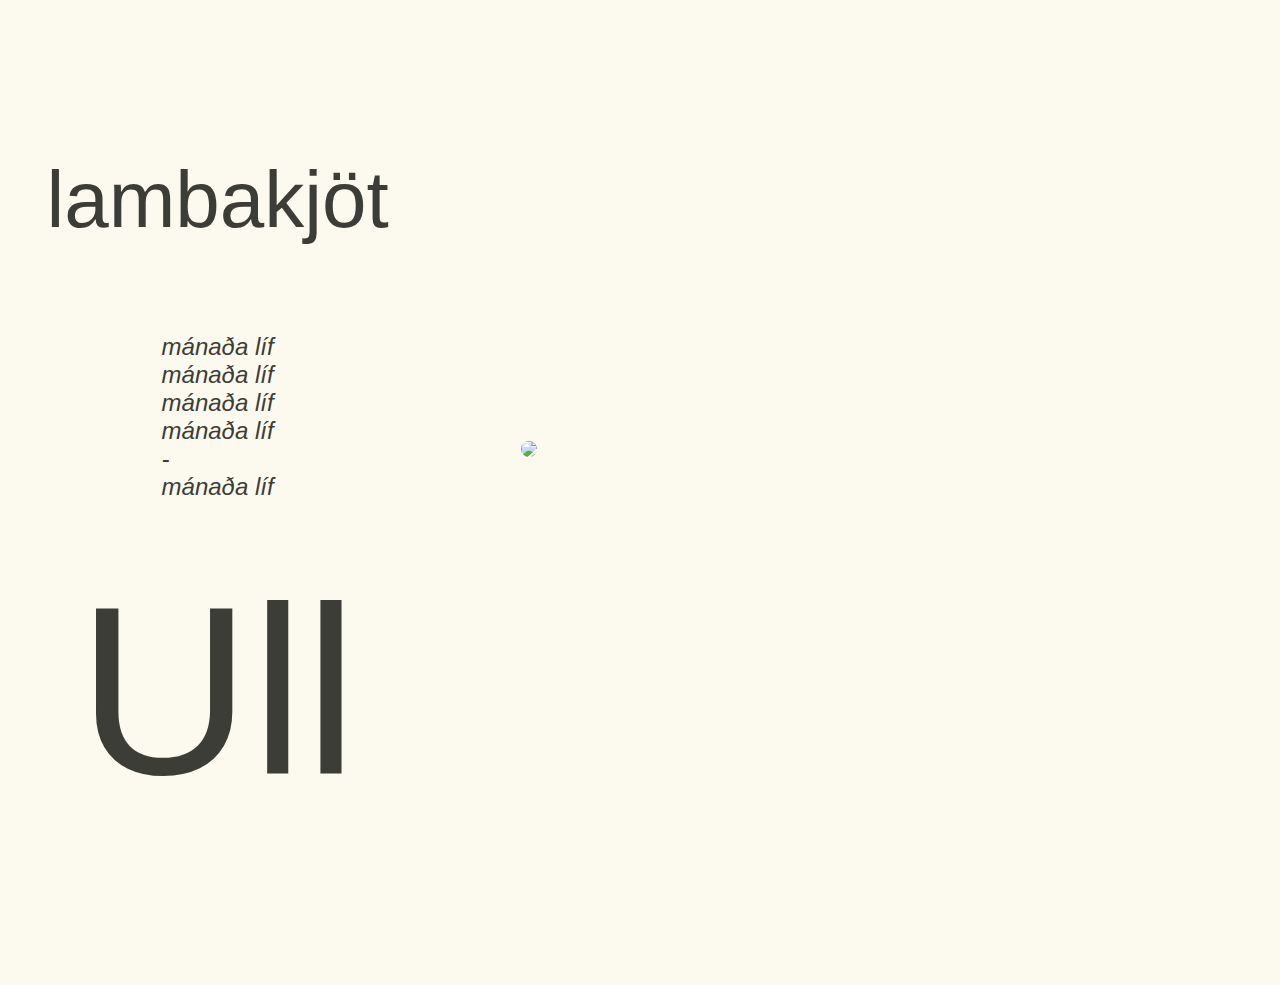
==== pg2.html @ 9b27edab "Add files via upload" ====
<!DOCTYPE html>
<html>
	<head>
		<meta charset="utf-8">
		<meta name="viewport" content="width=device-width, initial-scale=1">
		<title>lambakj&ouml;t</title>
	</head>
	<body>
		 <div class="page-container">
			<div class="container1">
				<div class="topic-container">
					<p id="lamb">
						lambakj&ouml;t
					</p>
				</div>
				<div class="bottom-right">
					<p class="br">
						<i>
							m&#225;na&#240;a l&#237;f<br>
							m&#225;na&#240;a l&#237;f<br>
							m&#225;na&#240;a l&#237;f<br>
							m&#225;na&#240;a l&#237;f<br>
							-<br>
							m&#225;na&#240;a l&#237;f<br>
						</i>
					</p>
				</div>
				<div class="ull-container">
					<a href="index.html">Ull</a>
				</div>
			</div>
			<div class="container2">
				<div class="img">
					<a href="https://www.peta.org/features/wool/"><img src="images/sheep.jpeg"></a>
				</div>
			</div>
		</div>
		<script src="script.js"></script>
	</body>
	<link rel="stylesheet" type="text/css" href="pages.css">
</html>
---- pages.css ----
html {
    scroll-behavior: smooth;
    height: 100%;
}

body {
    background-color: #FCFAEE;
    height: 100%;
    transition: background-color 0.3s ease;
    padding: 3%;
    overflow: hidden;
}

.container1 {
    display: flex;
    justify-content: flex-start;
    flex-direction: column;
    justify-content: space-evenly;
    width: fit-content;
}

.container2 {
    display: flex;
    width: 60%;
}

.ull-container {
    align-self: center;
    justify-self: flex-start;
    width: fit-content;
}

.ull-container :hover {
    color: #FCFAEE;
    transition: color 0.3s ease;
    cursor: pointer;
}

.ull-container a :hover {
    color: #FCFAEE;
    transition: color 0.3s ease;
    cursor: pointer;
}

.topic-container {
    align-self: center;
    justify-self: flex-start;
    width: fit-content;
    height: 13em;
}

.ull-container a {
    font-family: Trebuchet MS, sans-serif;
    font-size: 15em;
    color: #3C3D37;
    text-decoration: none;
}

#lamb {
    font-family: Trebuchet MS, sans-serif;
    font-size: 5em;
    color: #3C3D37;
}

.img {
    display: flex;
    justify-self: center;
    align-self: center; 
    margin-right: 5em;
}

.img img {
    max-width: 100%;
    height: auto; 
    border-radius: 25px;
}

.page-container {
    display: flex;
    justify-content: space-between;
    height: 90%;
}

.bottom-right {
    align-self: center;
    justify-self: flex-start;
    height: auto;
    width: fit-content;
}

.br {
    font-family: Trebuchet MS, sans-serif;
    font-size: 1.5em;
    color: #3C3D37;
    text-align: left;
    transition: background-color 0.3s ease;
}
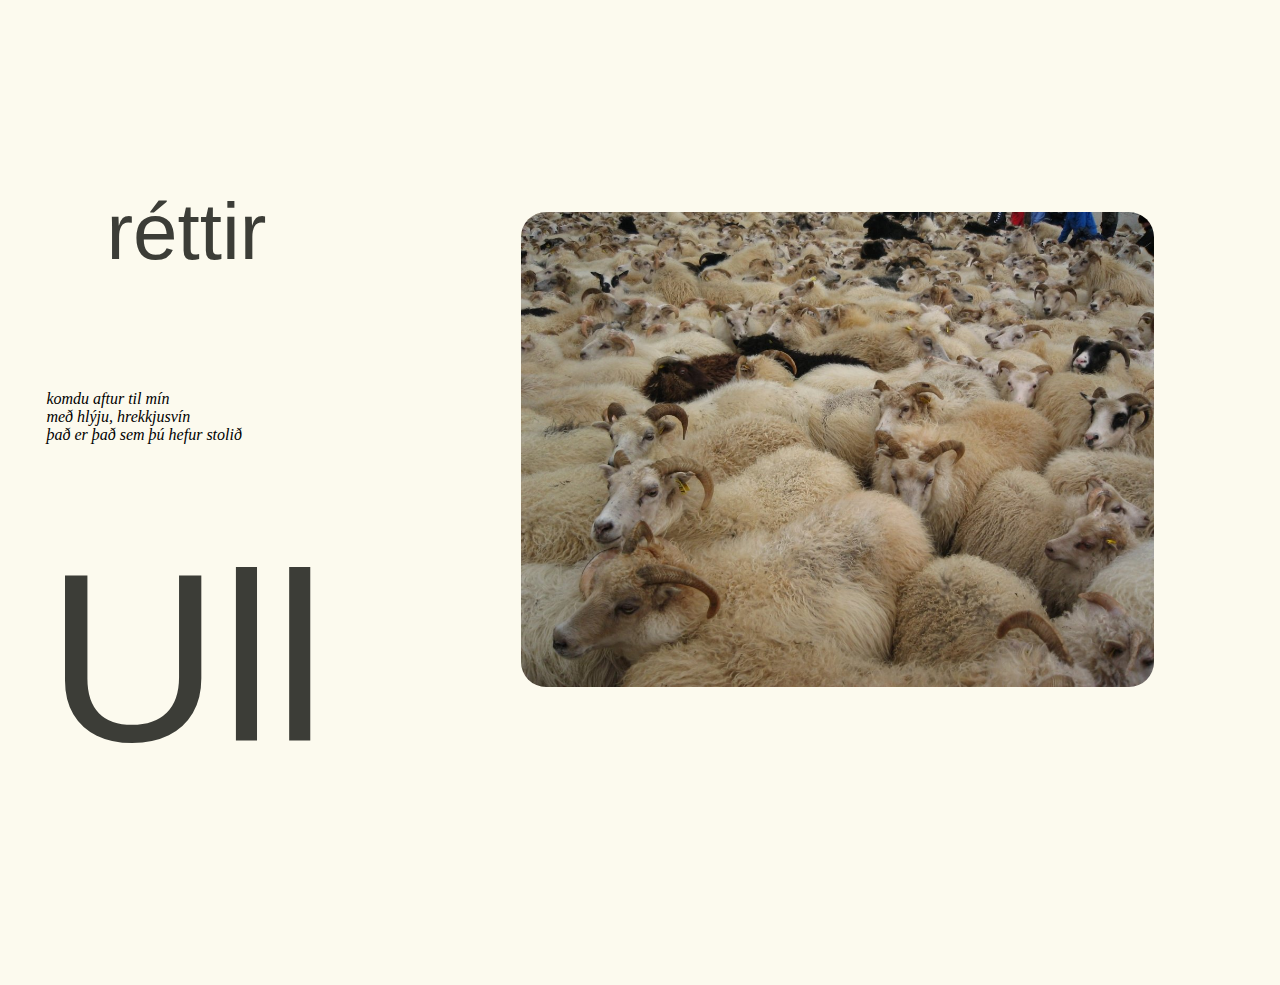
==== commit 4faf3b17: "Update pg2.html" ====
--- a/pg2.html
+++ b/pg2.html
@@ -3,25 +3,22 @@
 	<head>
 		<meta charset="utf-8">
 		<meta name="viewport" content="width=device-width, initial-scale=1">
-		<title>lambakj&ouml;t</title>
+		<title>r&#233;ttir</title>
 	</head>
 	<body>
 		 <div class="page-container">
 			<div class="container1">
 				<div class="topic-container">
 					<p id="lamb">
-						lambakj&ouml;t
+						r&#233;ttir
 					</p>
 				</div>
-				<div class="bottom-right">
-					<p class="br">
+				<div class="bottom-right2">
+					<p class="br2">
 						<i>
-							m&#225;na&#240;a l&#237;f<br>
-							m&#225;na&#240;a l&#237;f<br>
-							m&#225;na&#240;a l&#237;f<br>
-							m&#225;na&#240;a l&#237;f<br>
-							-<br>
-							m&#225;na&#240;a l&#237;f<br>
+							komdu aftur til m&#237;n<br>
+							me&#240; hl&#253;ju, hrekkjusv&#237;n<br>
+							þa&#240; er þa&#240; sem þ&#250; hefur stoli&#240;
 						</i>
 					</p>
 				</div>
@@ -31,11 +28,11 @@
 			</div>
 			<div class="container2">
 				<div class="img">
-					<a href="https://www.peta.org/features/wool/"><img src="images/sheep.jpeg"></a>
+					<a href="https://www.hvalfjardarsveit.is/is/stjornsysla/hvalfjardarsveit/frettir/gongur-og-rettir-i-hvalfjardarsveit-2023"><img src="herd.jpeg"></a>
 				</div>
 			</div>
 		</div>
-		<script src="script.js"></script>
+		<script type="text/javascript" src="script.js"></script>
 	</body>
 	<link rel="stylesheet" type="text/css" href="pages.css">
-</html>+</html>
